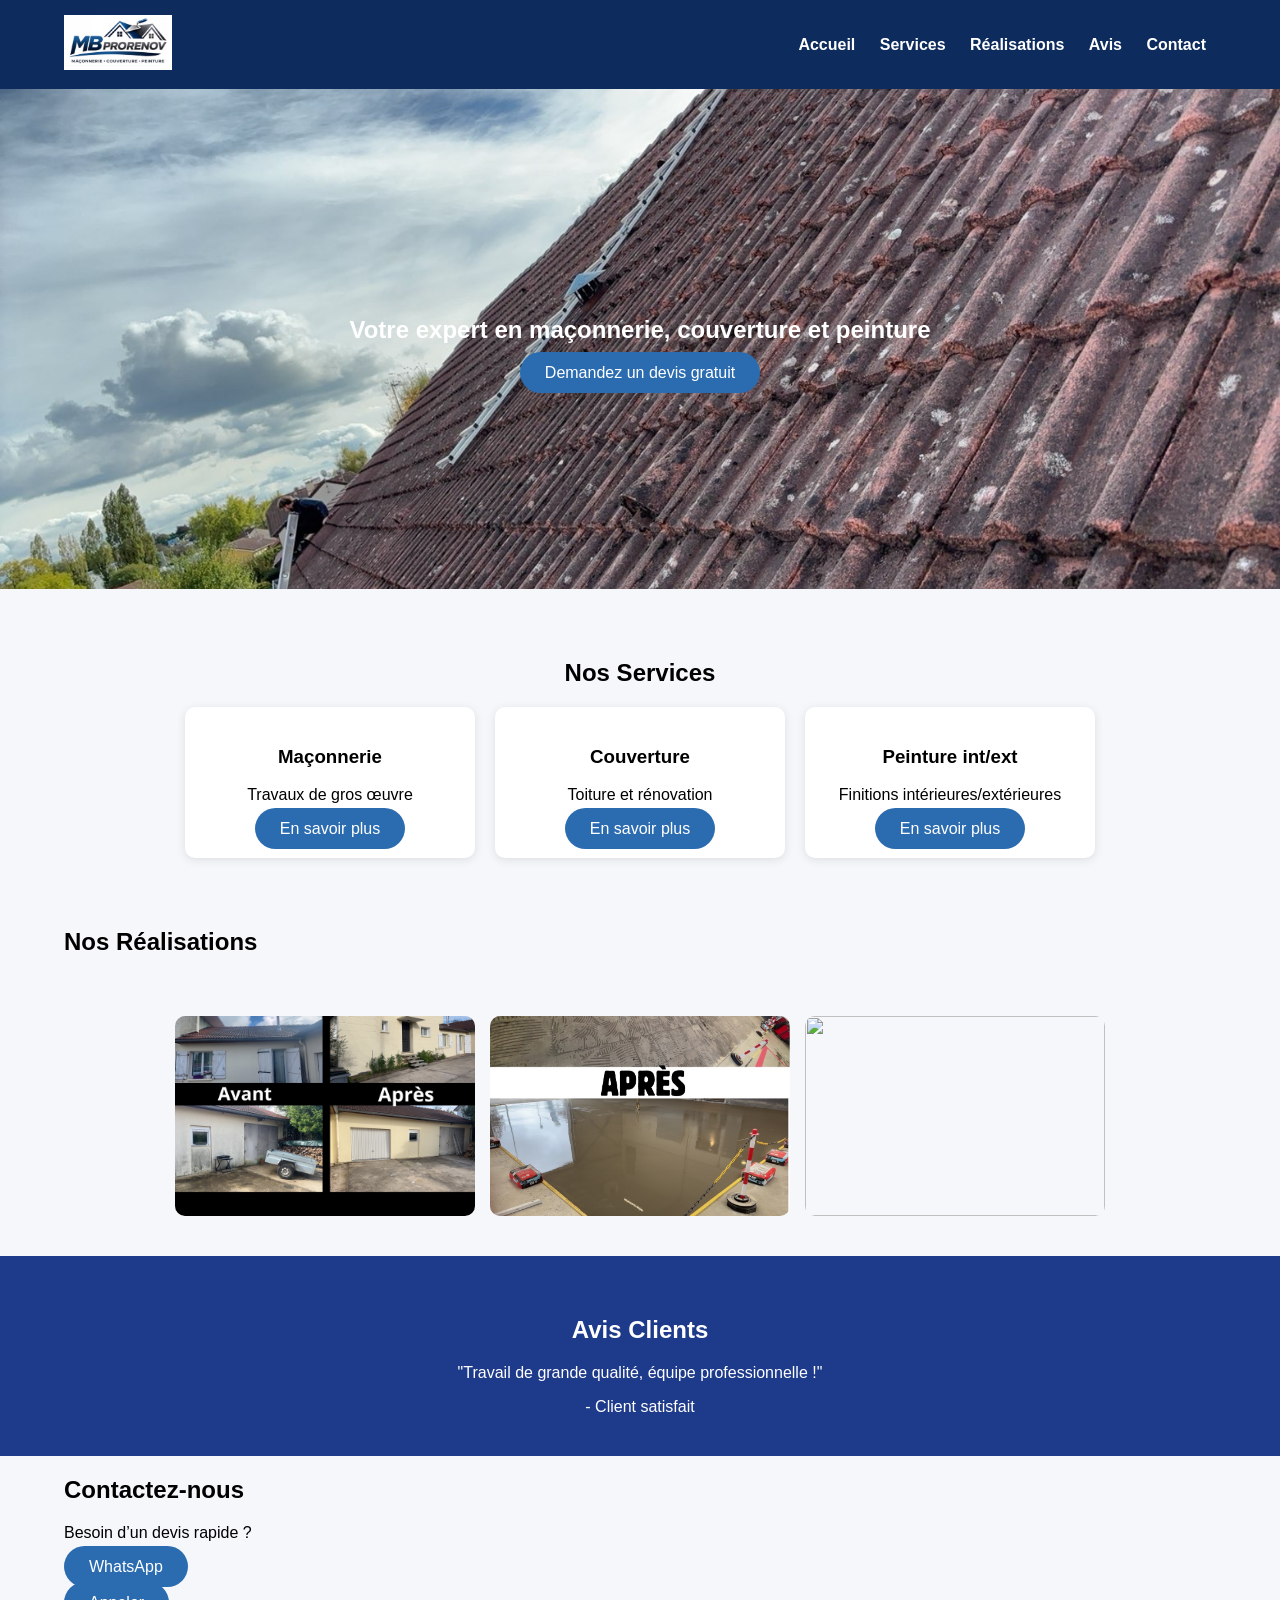
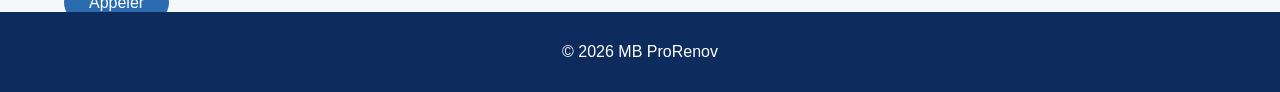
==== index.html @ e48e56ae "Update index.html" ====
<!DOCTYPE html>
<html lang="fr">
<head>
<meta charset="UTF-8">
<title>MB ProRenov</title>
<link rel="stylesheet" href="style.css">
</head>

<body>

<!-- HEADER -->
<header>
<div class="container nav">
<div class="brand">
 <img src="image/logo.JPG" alt="MB Pro Renov">
</div>
 <nav>
 <a href="#accueil">Accueil</a>
 <a href="#services">Services</a>
 <a href="#realisations">Réalisations</a>
 <a href="#avis">Avis</a>
 <a href="#contact">Contact</a>
 </nav>
 </div>
</header>

<!-- HERO -->
<section id="accueil" class="hero">
 <div class="container">
 <h2>Votre expert en maçonnerie, couverture et peinture</h2>
 <a href="#contact" class="btn">Demandez un devis gratuit</a>
 </div>
</section>

<!-- SERVICES -->
<section id="services" class="services container">
 <h2>Nos Services</h2>

 <div class="cards">
 <div class="card">
 <h3>Maçonnerie</h3>
 <p>Travaux de gros œuvre</p>
 <a href="maconnerie.html" class="btn">En savoir plus</a>
 </div>

 <div class="card">
 <h3>Couverture</h3>
 <p>Toiture et rénovation</p>
 <a href="couverture.html" class="btn">En savoir plus</a>
 </div>

 <div class="card">
 <h3>Peinture int/ext</h3>
 <p>Finitions intérieures/extérieures</p>
 <a href="peinture.html" class="btn">En savoir plus</a>
 </div>
 </div>
</section>

<!-- REALISATIONS -->
<section id="realisations" class="portfolio container">
 <h2>Nos Réalisations</h2>

 <div class="gallery">
 <img src="image/maconnerie2.JPG" alt="">
 <img src="image/maconnerie7.JPG" alt="">
 <img src="image/avant-après-toiture.JPG" alt="">
 </div>
</section>

<!-- AVIS -->
<section id="avis" class="reviews">
 <div class="container">
 <h2>Avis Clients</h2>
 <p>"Travail de grande qualité, équipe professionnelle !"</p>
 <span>- Client satisfait</span>
 </div>
</section>

<!-- CONTACT -->
<section id="contact" class="contact container">
 <h2>Contactez-nous</h2>
 <p>Besoin d’un devis rapide ? </p>

 <a href="https://wa.me/33612345678?text=Bonjour%20je%20souhaite%20un%20devis" class="btn whatsapp">
 WhatsApp
 </a>

 <br><br>

 <a href="tel:+33612345678" class="btn">
 Appeler
 </a>
</section>

<!-- FOOTER -->
<footer>
 <p>© 2026 MB ProRenov</p>
</footer>

</body>
</html>
---- style.css ----
body {
font-family: Arial, sans-serif;
margin: 0;
background: #f5f7fa;

/* FIX FOOTER */
min-height: 100vh;
display: flex;
flex-direction: column;
}

/* CONTAINER */
.container {
width: 90%;
margin: auto;
}

/* HEADER */
header {
background: #0d2b5c;
color: white;
padding: 15px 0;
}

.nav {
display: flex;
justify-content: space-between;
align-items: center;
}

nav a {
color: white;
margin: 0 10px;
text-decoration: none;
font-weight: bold;
}

/* HERO (BANNIÈRE) */
.hero {
background: url('image/toiture2.JPG') center/cover no-repeat;
color: white;

/* Amélioration responsive */
min-height: 500px;

display: flex;
align-items: center;
justify-content: center;
text-align: center;
}

.hero h1 {
font-size: 40px;
margin-bottom: 20px;
}

/* BOUTON */
.btn {
background: #2b6cb0;
color: white;
padding: 12px 25px;
border-radius: 25px;
text-decoration: none;
}

/* SERVICES */
.services {
text-align: center;
padding: 50px 0;
}

.cards {
display: flex;
gap: 20px;
justify-content: center;
flex-wrap: wrap;
}

.card {
background: white;
padding: 20px;
border-radius: 10px;
width: 250px;
box-shadow: 0 2px 10px rgba(0,0,0,0.1);
}

.card img {
width: 100%;
height: 200px;
object-fit: cover;
border-radius: 10px;
}

/* PORTFOLIO */
.gallery {
display: flex;
gap: 15px;
flex-wrap: wrap;
justify-content: center;
padding: 40px 0;
}

.gallery img {
width: 300px;
height: 200px;
object-fit: cover;
border-radius: 10px;
}

/* AVIS */
.reviews {
background: #1e3a8a;
color: white;
text-align: center;
padding: 40px 0;
}

/* FOOTER */
footer {
text-align: center;
padding: 15px;
background: #0d2b5c;
color: white;

/* FIX POSITION */
margin-top: auto;
}
/* LOGO */
.brand img {
height: 55px;
}
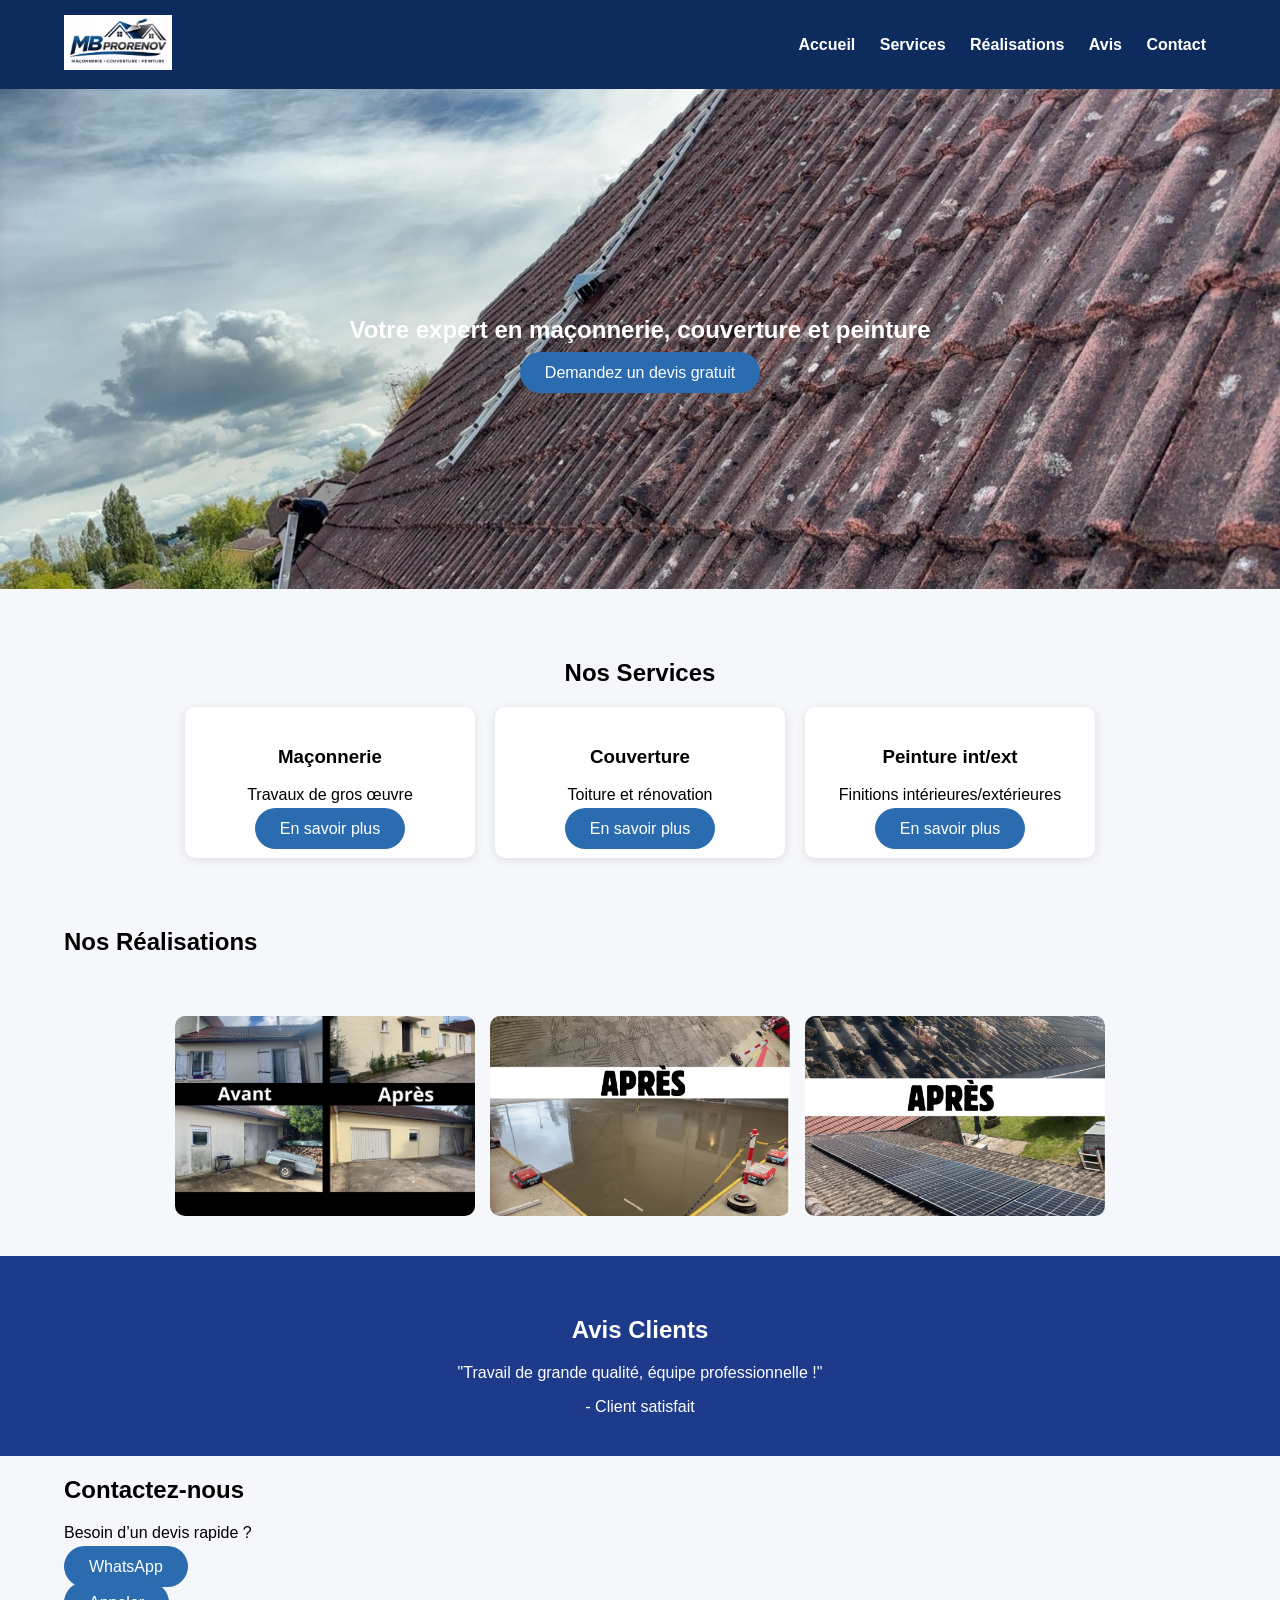
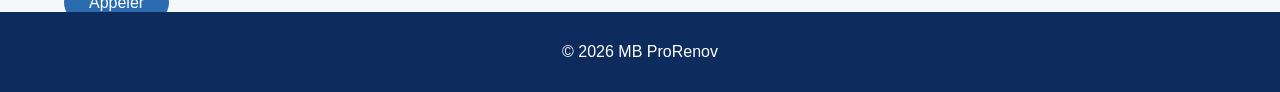
==== commit 640b7992: "Update index.html" ====
--- a/index.html
+++ b/index.html
@@ -64,7 +64,7 @@
  <div class="gallery">
  <img src="image/maconnerie2.JPG" alt="">
  <img src="image/maconnerie7.JPG" alt="">
- <img src="image/avant-après-toiture.JPG" alt="">
+ <img src="image/avant-apres-toiture.JPG" alt="">
  </div>
 </section>
 
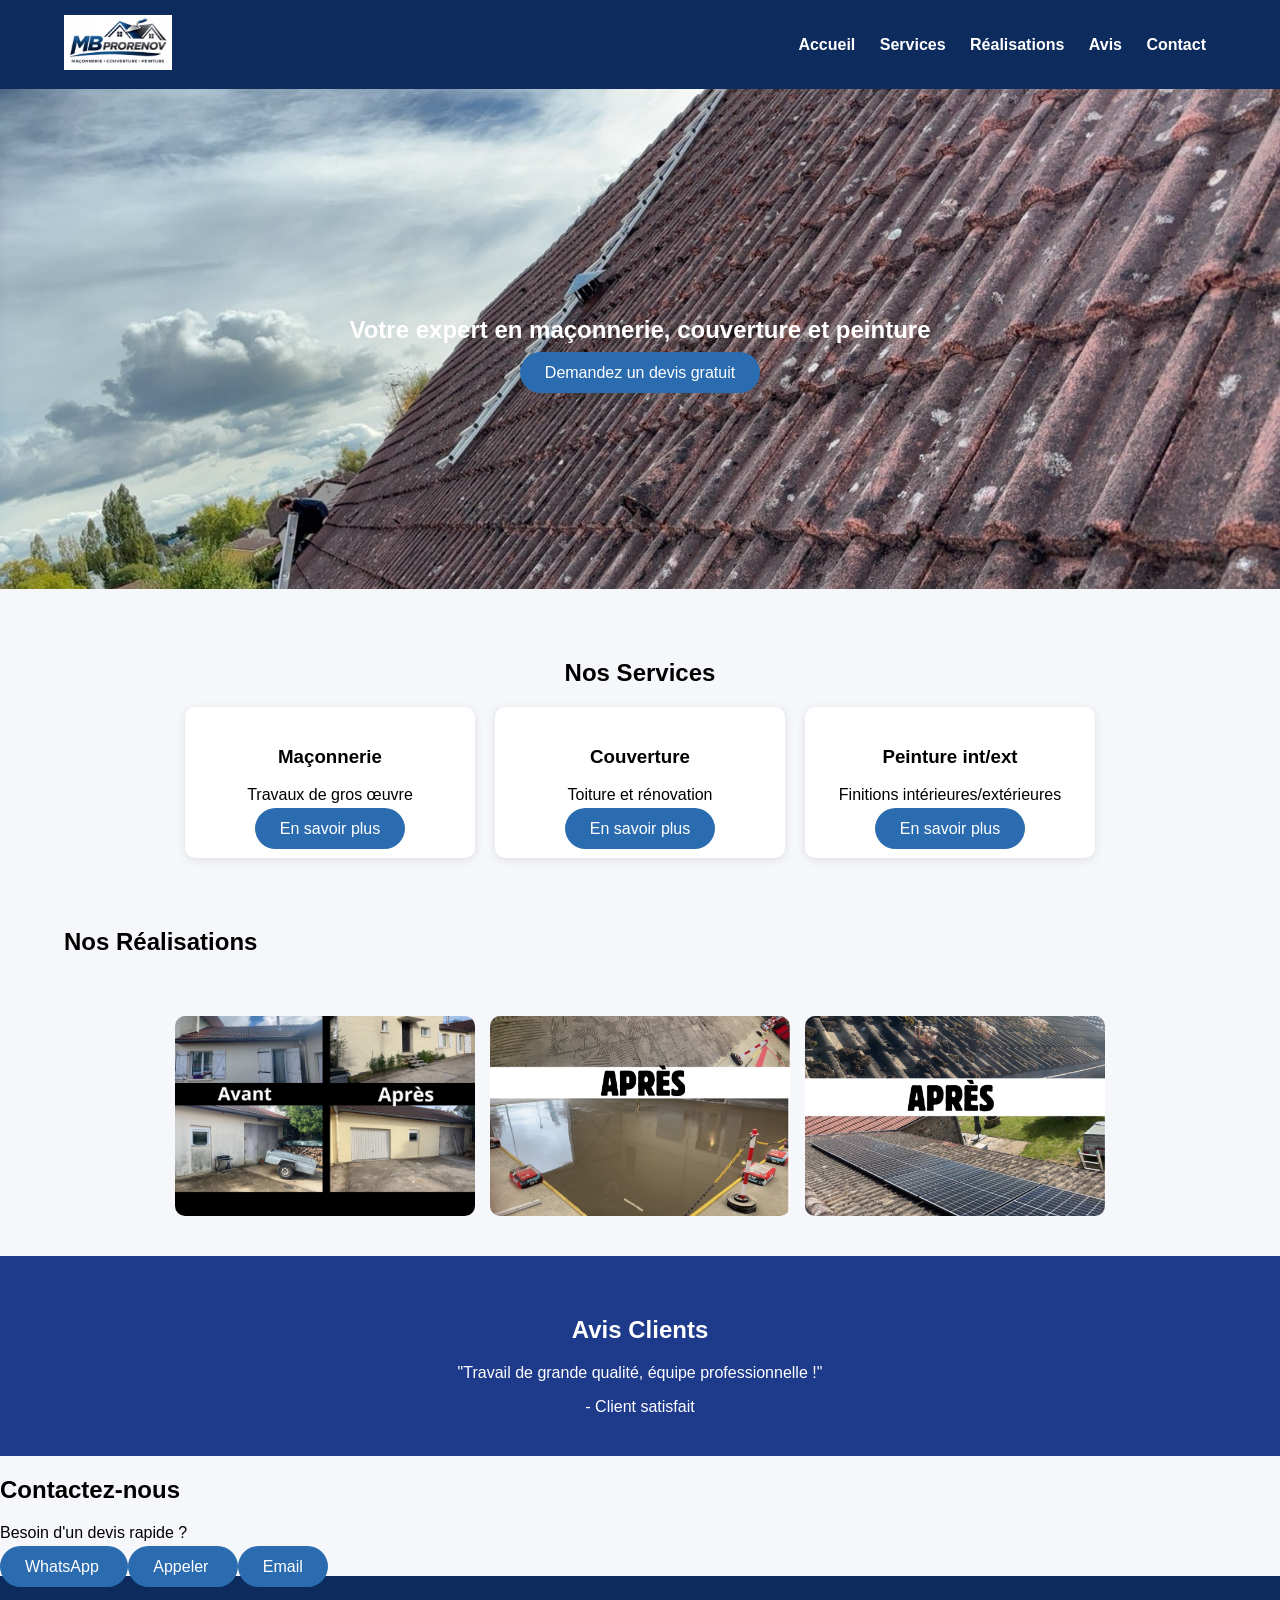
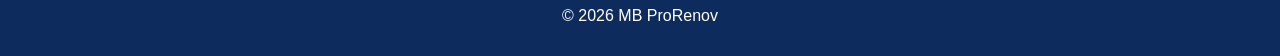
==== commit 75dfbe31: "Update index.html" ====
--- a/index.html
+++ b/index.html
@@ -78,20 +78,23 @@
 </section>
 
 <!-- CONTACT -->
-<section id="contact" class="contact container">
+<section id="contact" class="contact">
  <h2>Contactez-nous</h2>
- <p>Besoin d’un devis rapide ? </p>
+ <p>Besoin d'un devis rapide ?</p>
 
- <a href="https://wa.me/33612345678?text=Bonjour%20je%20souhaite%20un%20devis" class="btn whatsapp">
+ <div class="buttons">
+ <a href="https://wa.me/0784468119?text=Bonjour%20je%20souhaite%20un%20devis" class="btn">
  WhatsApp
  </a>
 
- <br><br>
-
- <a href="tel:+33612345678" class="btn">
+ <a href="tel:0784468119" class="btn">
  Appeler
  </a>
-</section>
+
+ <a href="mailto:mbprorenovv@gmail.com" class="btn">
+ Email
+ </a>
+ </div>
 
 <!-- FOOTER -->
 <footer>
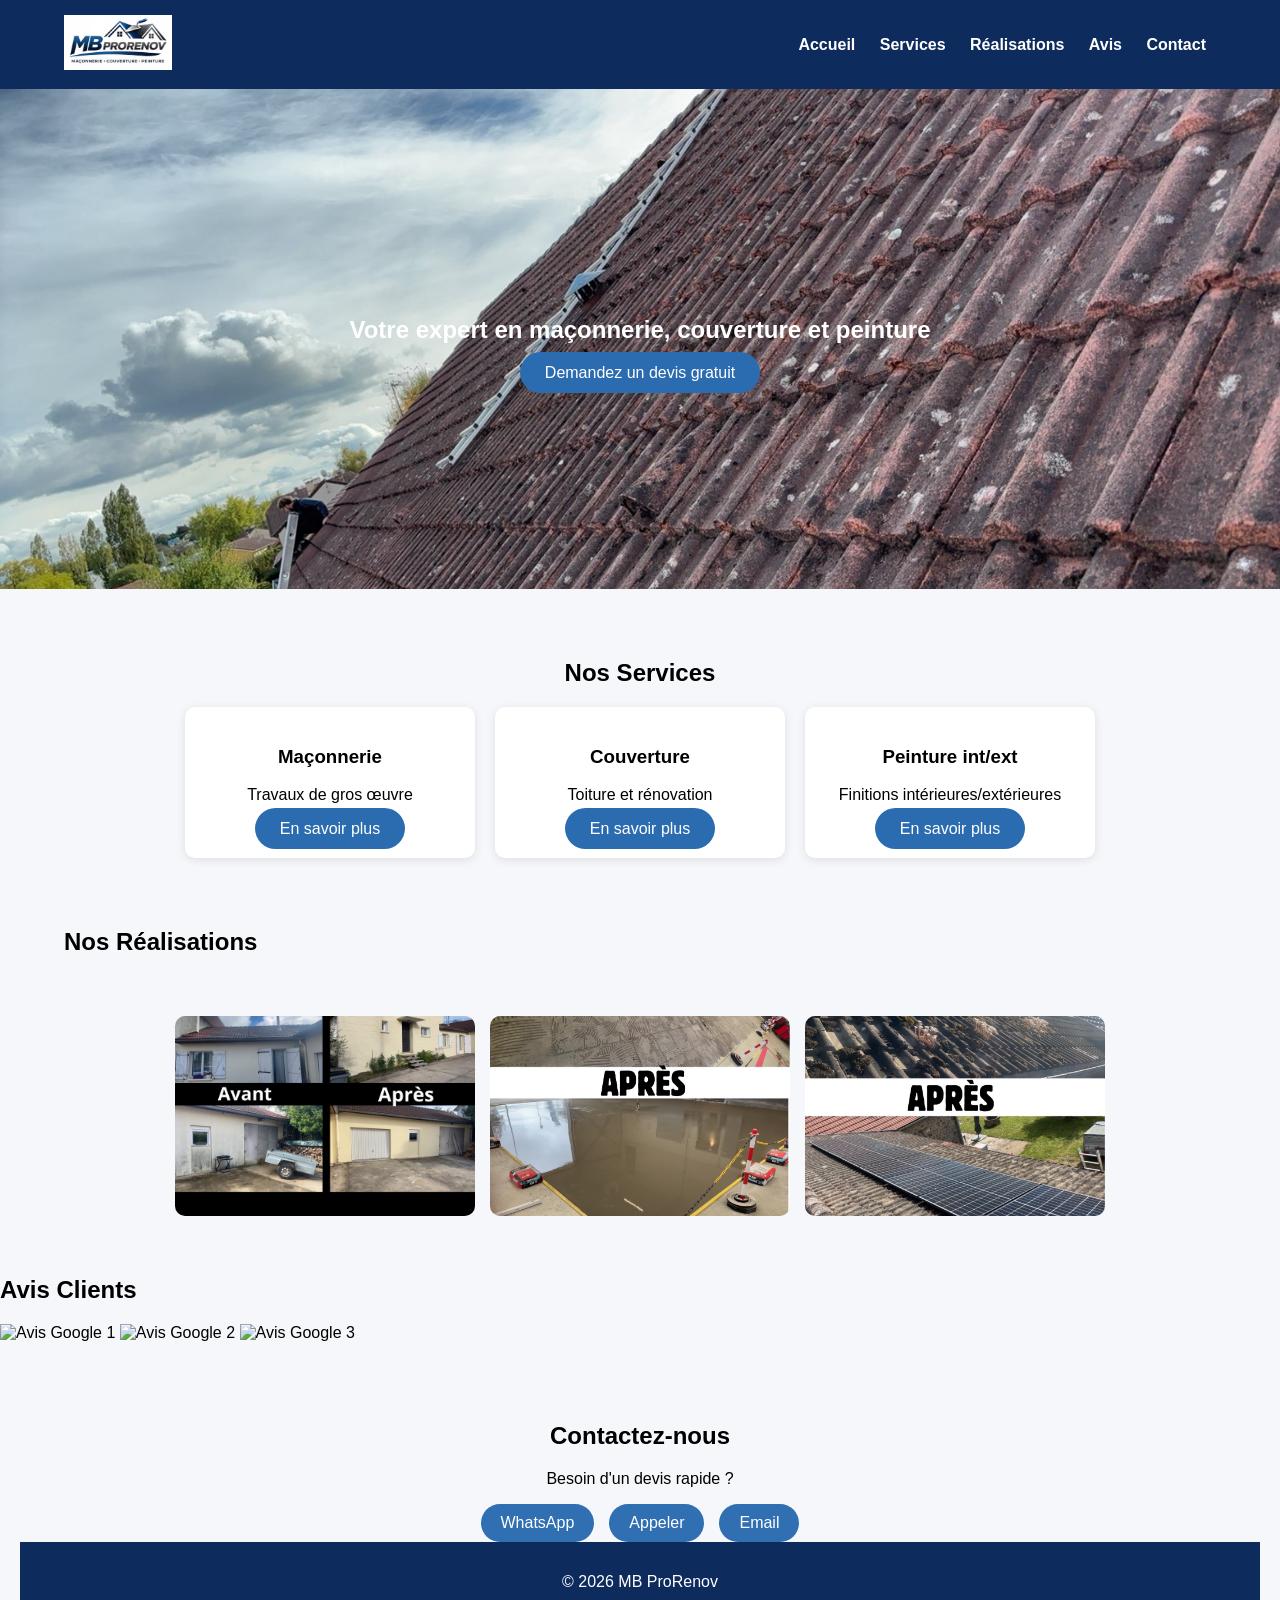
==== commit f487e9b8: "Update index.html" ====
--- a/index.html
+++ b/index.html
@@ -69,13 +69,16 @@
 </section>
 
 <!-- AVIS -->
-<section id="avis" class="reviews">
- <div class="container">
- <h2>Avis Clients</h2>
- <p>"Travail de grande qualité, équipe professionnelle !"</p>
- <span>- Client satisfait</span>
- </div>
+<section id="avis" class="avis">
+<h2>Avis Clients</h2>
+
+<div class="avis-images">
+<img src="image/avis1.jpg" alt="Avis Google 1">
+<img src="image/avis2.jpg" alt="Avis Google 2">
+<img src="image/avis3.jpg" alt="Avis Google 3">
+</div>
 </section>
+
 
 <!-- CONTACT -->
 <section id="contact" class="contact">
--- a/style.css
+++ b/style.css
@@ -129,3 +129,36 @@
 .brand img {
 height: 55px;
 }
+.contact {
+text-align: center;
+padding: 60px 20px;
+}
+
+.buttons {
+display: flex;
+justify-content: center;
+gap: 15px;
+flex-wrap: wrap;
+}
+.buttons a {
+display: inline-block;
+padding: 10px 20px;
+background: #2f6fb2;
+color: white;
+text-decoration: none;
+border-radius: 25px;
+white-space: nowrap;
+}
+
+/* Empêche les boutons de dépasser sur petit écran */
+@media (max-width: 600px) {
+.buttons {
+flex-direction: column;
+align-items: center;
+}
+
+.buttons a {
+width: 80%;
+text-align: center;
+}
+}
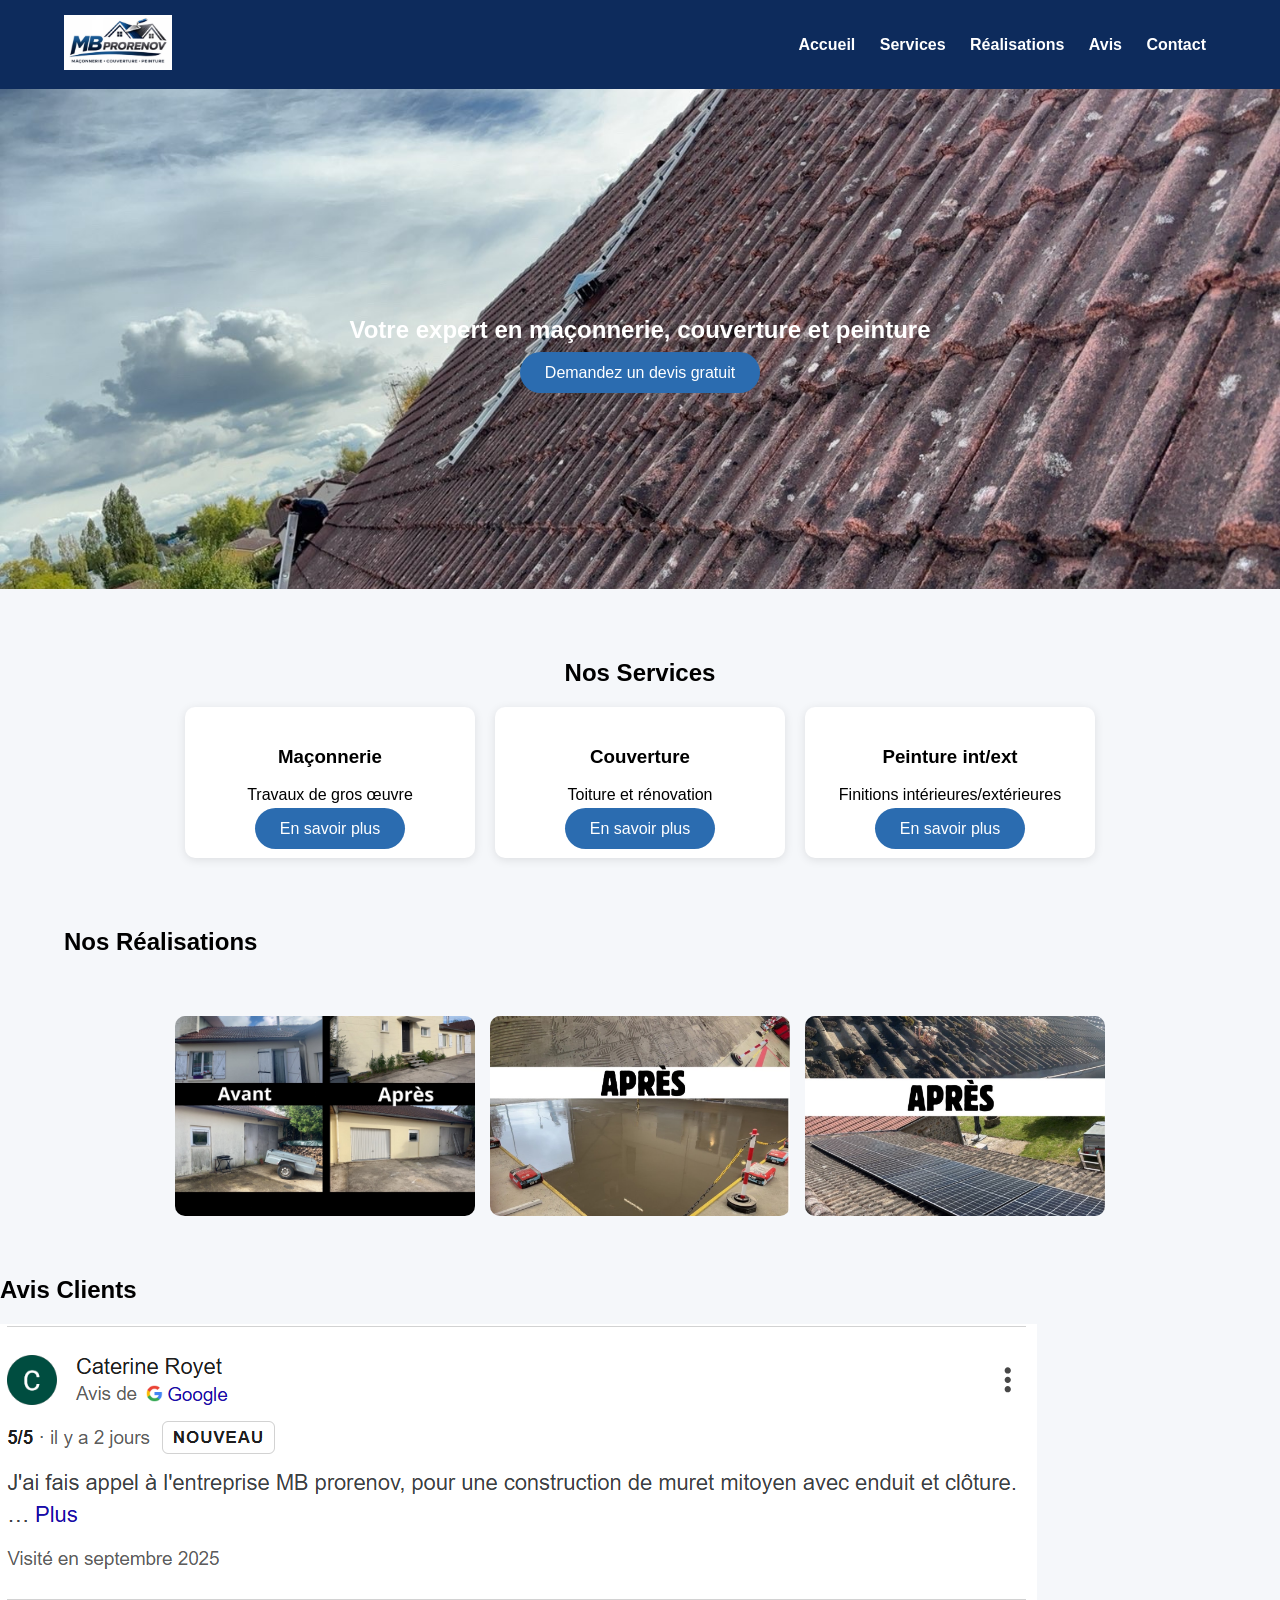
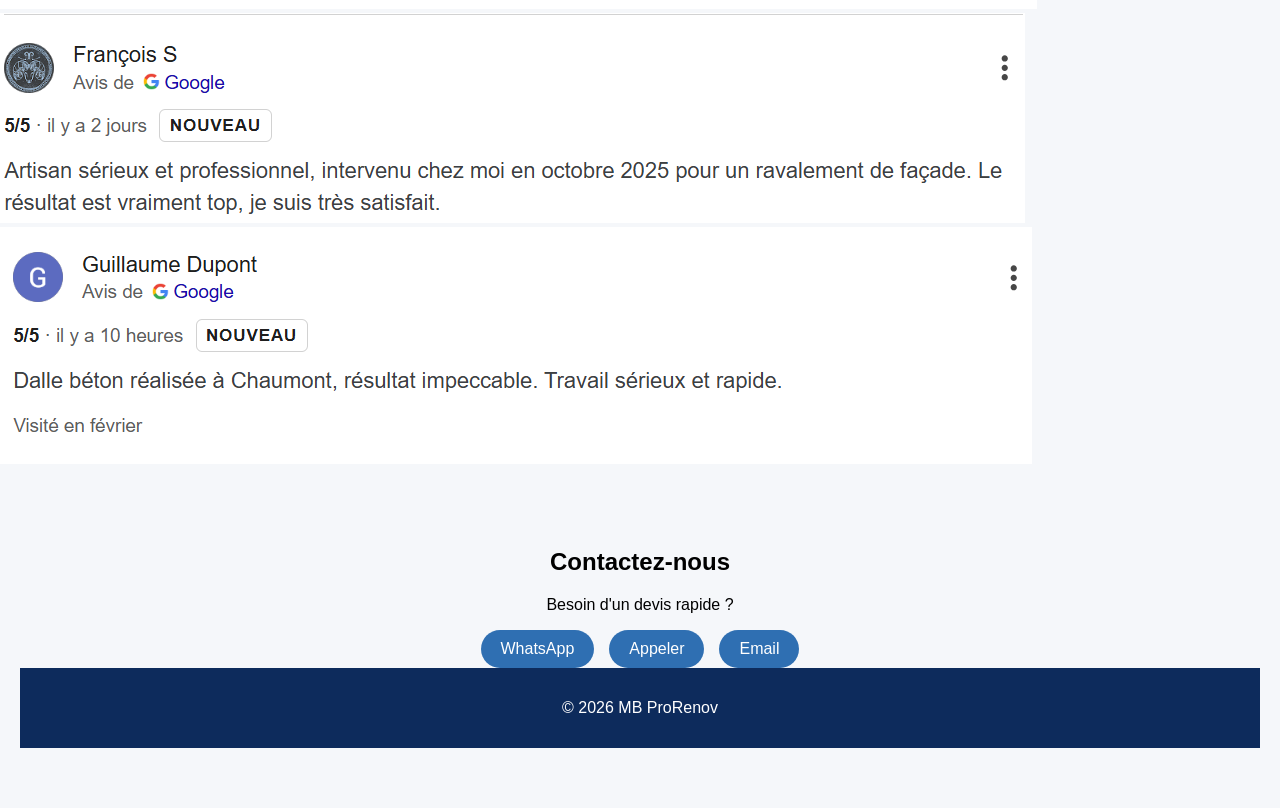
==== commit f9e419e9: "Update index.html" ====
--- a/index.html
+++ b/index.html
@@ -73,9 +73,9 @@
 <h2>Avis Clients</h2>
 
 <div class="avis-images">
-<img src="image/avis1.jpg" alt="Avis Google 1">
-<img src="image/avis2.jpg" alt="Avis Google 2">
-<img src="image/avis3.jpg" alt="Avis Google 3">
+<img src="image/avis1.png" alt="Avis Google 1">
+<img src="image/avis2.png" alt="Avis Google 2">
+<img src="image/avis3.png" alt="Avis Google 3">
 </div>
 </section>
 
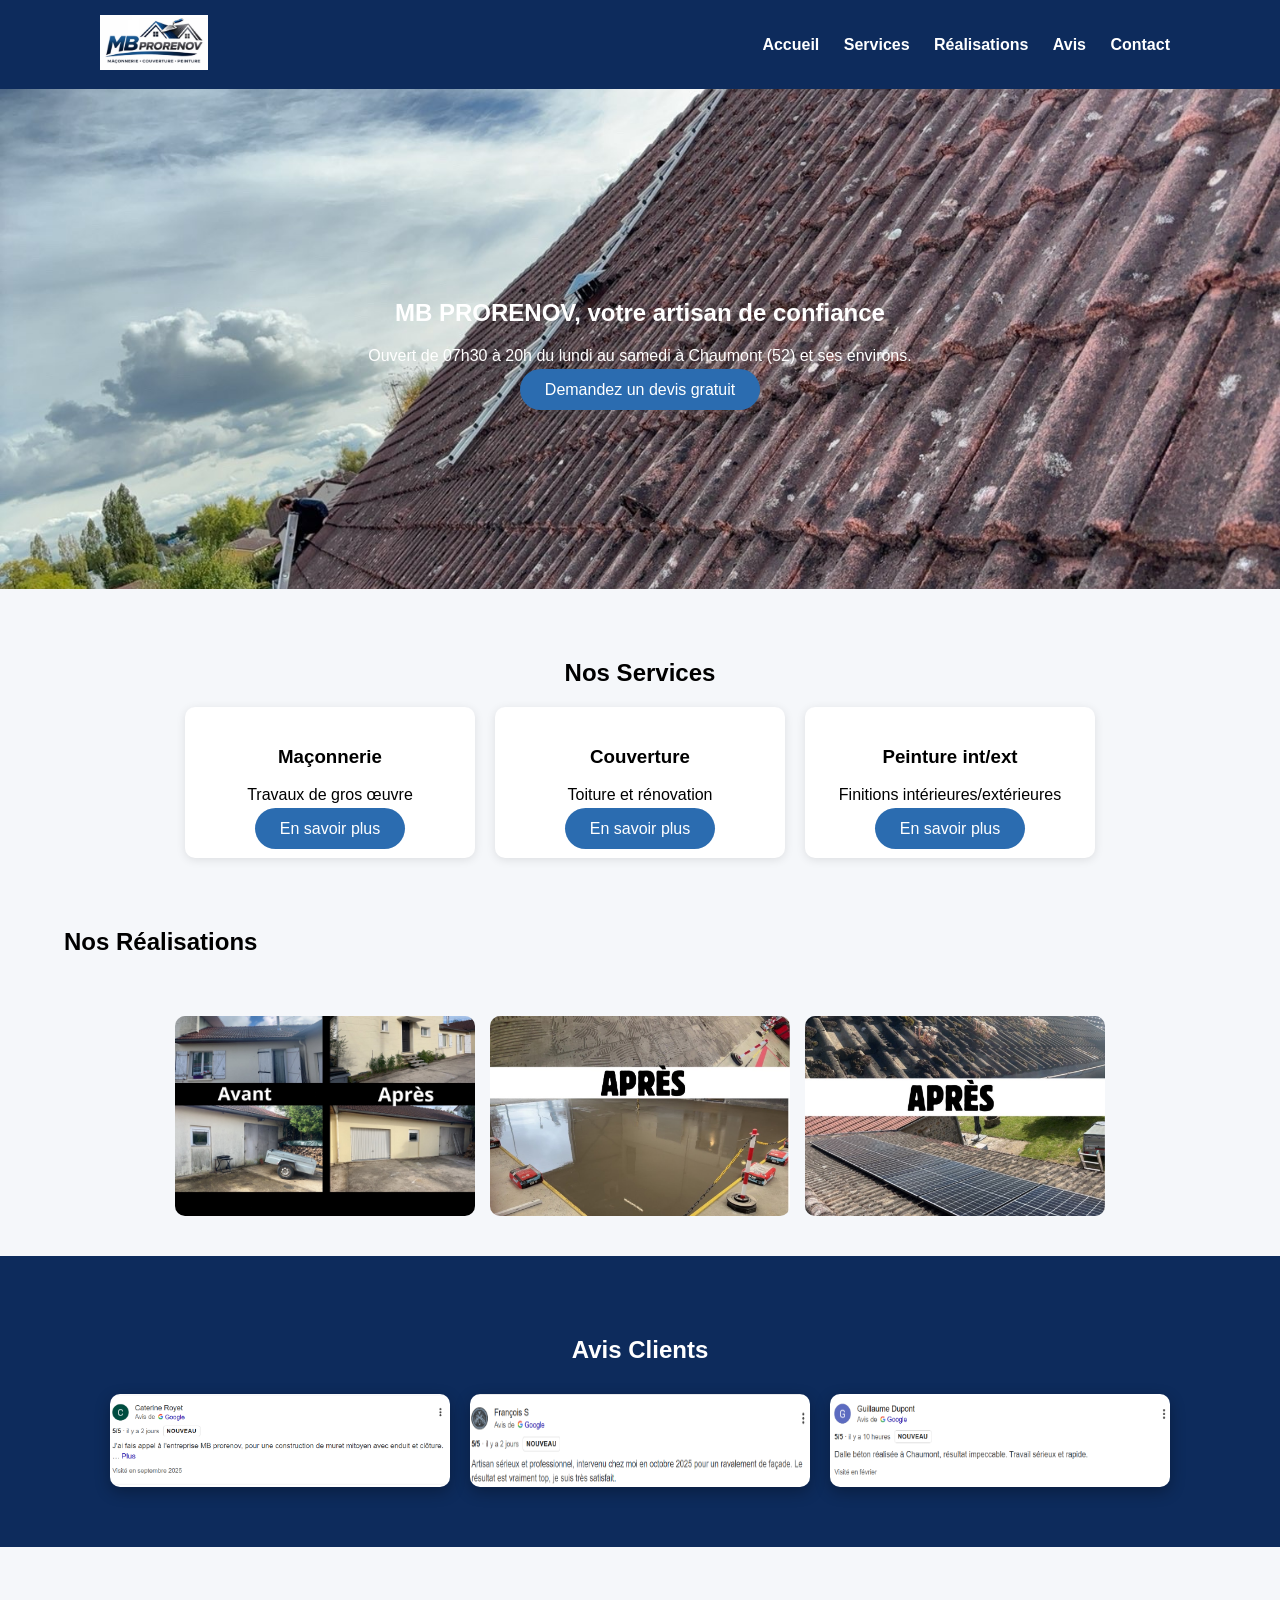
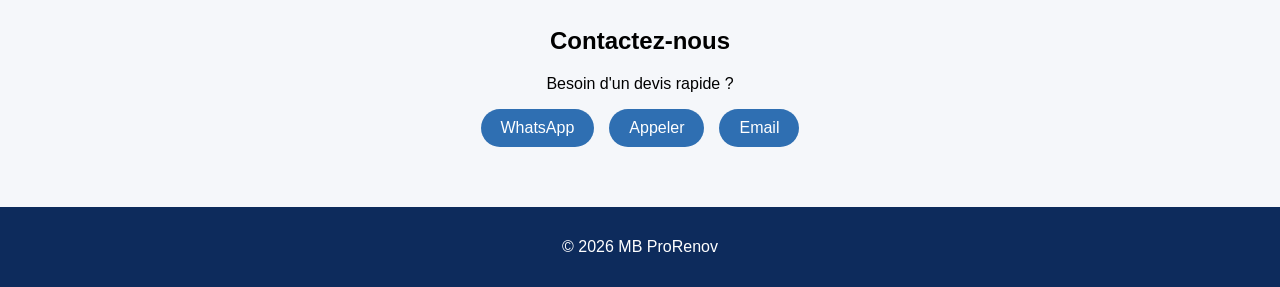
==== commit 42da556b: "Update index.html" ====
--- a/index.html
+++ b/index.html
@@ -12,60 +12,67 @@
 <header>
 <div class="container nav">
 <div class="brand">
- <img src="image/logo.JPG" alt="MB Pro Renov">
+<img src="image/logo.JPG" alt="MB Pro Renov">
 </div>
- <nav>
- <a href="#accueil">Accueil</a>
- <a href="#services">Services</a>
- <a href="#realisations">Réalisations</a>
- <a href="#avis">Avis</a>
- <a href="#contact">Contact</a>
- </nav>
- </div>
+<nav>
+<a href="#accueil">Accueil</a>
+<a href="#services">Services</a>
+<a href="#realisations">Réalisations</a>
+<a href="#avis">Avis</a>
+<a href="#contact">Contact</a>
+</nav>
+</div>
 </header>
 
 <!-- HERO -->
 <section id="accueil" class="hero">
- <div class="container">
- <h2>Votre expert en maçonnerie, couverture et peinture</h2>
- <a href="#contact" class="btn">Demandez un devis gratuit</a>
- </div>
+<div class="container">
+
+<h2>MB PRORENOV, votre artisan de confiance</h2>
+
+<p>
+Ouvert de 07h30 à 20h du lundi au samedi à Chaumont (52) et ses environs.
+</p>
+
+<a href="#contact" class="btn">Demandez un devis gratuit</a>
+
+</div>
 </section>
 
 <!-- SERVICES -->
 <section id="services" class="services container">
- <h2>Nos Services</h2>
+<h2>Nos Services</h2>
 
- <div class="cards">
- <div class="card">
- <h3>Maçonnerie</h3>
- <p>Travaux de gros œuvre</p>
- <a href="maconnerie.html" class="btn">En savoir plus</a>
- </div>
+<div class="cards">
+<div class="card">
+<h3>Maçonnerie</h3>
+<p>Travaux de gros œuvre</p>
+<a href="maconnerie.html" class="btn">En savoir plus</a>
+</div>
 
- <div class="card">
- <h3>Couverture</h3>
- <p>Toiture et rénovation</p>
- <a href="couverture.html" class="btn">En savoir plus</a>
- </div>
+<div class="card">
+<h3>Couverture</h3>
+<p>Toiture et rénovation</p>
+<a href="couverture.html" class="btn">En savoir plus</a>
+</div>
 
- <div class="card">
- <h3>Peinture int/ext</h3>
- <p>Finitions intérieures/extérieures</p>
- <a href="peinture.html" class="btn">En savoir plus</a>
- </div>
- </div>
+<div class="card">
+<h3>Peinture int/ext</h3>
+<p>Finitions intérieures/extérieures</p>
+<a href="peinture.html" class="btn">En savoir plus</a>
+</div>
+</div>
 </section>
 
 <!-- REALISATIONS -->
 <section id="realisations" class="portfolio container">
- <h2>Nos Réalisations</h2>
+<h2>Nos Réalisations</h2>
 
- <div class="gallery">
- <img src="image/maconnerie2.JPG" alt="">
- <img src="image/maconnerie7.JPG" alt="">
- <img src="image/avant-apres-toiture.JPG" alt="">
- </div>
+<div class="gallery">
+<img src="image/maconnerie2.JPG" alt="">
+<img src="image/maconnerie7.JPG" alt="">
+<img src="image/avant-apres-toiture.JPG" alt="">
+</div>
 </section>
 
 <!-- AVIS -->
@@ -79,29 +86,30 @@
 </div>
 </section>
 
-
 <!-- CONTACT -->
 <section id="contact" class="contact">
- <h2>Contactez-nous</h2>
- <p>Besoin d'un devis rapide ?</p>
+<h2>Contactez-nous</h2>
+<p>Besoin d'un devis rapide ?</p>
 
- <div class="buttons">
- <a href="https://wa.me/0784468119?text=Bonjour%20je%20souhaite%20un%20devis" class="btn">
- WhatsApp
- </a>
+<div class="buttons">
+<a href="https://wa.me/0784468119?text=Bonjour%20je%20souhaite%20un%20devis" class="btn">
+WhatsApp
+</a>
 
- <a href="tel:0784468119" class="btn">
- Appeler
- </a>
+<a href="tel:0784468119" class="btn">
+Appeler
+</a>
 
- <a href="mailto:mbprorenovv@gmail.com" class="btn">
- Email
- </a>
- </div>
+<a href="mailto:mbprorenovv@gmail.com" class="btn">
+Email
+</a>
+</div>
+
+</section>
 
 <!-- FOOTER -->
 <footer>
- <p>© 2026 MB ProRenov</p>
+<p>© 2026 MB ProRenov</p>
 </footer>
 
 </body>
--- a/style.css
+++ b/style.css
@@ -1,9 +1,9 @@
+/* GLOBAL */
 body {
 font-family: Arial, sans-serif;
 margin: 0;
 background: #f5f7fa;
 
-/* FIX FOOTER */
 min-height: 100vh;
 display: flex;
 flex-direction: column;
@@ -17,9 +17,9 @@
 
 /* HEADER */
 header {
-background: #0d2b5c;
-color: white;
-padding: 15px 0;
+background-color: #0d2b5c;
+color: white;
+padding: 15px 40px;
 }
 
 .nav {
@@ -35,12 +35,19 @@
 font-weight: bold;
 }
 
-/* HERO (BANNIÈRE) */
+nav a:hover {
+text-decoration: underline;
+}
+
+/* LOGO */
+.brand img {
+height: 55px;
+}
+
+/* HERO */
 .hero {
 background: url('image/toiture2.JPG') center/cover no-repeat;
 color: white;
-
-/* Amélioration responsive */
 min-height: 500px;
 
 display: flex;
@@ -63,7 +70,7 @@
 text-decoration: none;
 }
 
-/* SERVICES */
+/* SERVICES (ACCUEIL) */
 .services {
 text-align: center;
 padding: 50px 0;
@@ -91,7 +98,22 @@
 border-radius: 10px;
 }
 
-/* PORTFOLIO */
+/* SERVICES EN COLONNES (PEINTURE) */
+.services-grid {
+display: grid;
+grid-template-columns: repeat(2, 1fr);
+gap: 15px;
+margin-top: 20px;
+}
+
+.services-grid div {
+background: #f1f5f9;
+padding: 12px;
+border-radius: 10px;
+text-align: center;
+}
+
+/* GALERIE */
 .gallery {
 display: flex;
 gap: 15px;
@@ -108,11 +130,47 @@
 }
 
 /* AVIS */
-.reviews {
-background: #1e3a8a;
-color: white;
-text-align: center;
-padding: 40px 0;
+.avis {
+text-align: center;
+padding: 60px 20px;
+background: #0d2b5c;
+color: white;
+}
+
+.avis-images {
+display: flex;
+justify-content: center;
+gap: 20px;
+flex-wrap: wrap;
+margin-top: 30px;
+}
+
+.avis-images img {
+width: 340px;
+max-width: 100%;
+border-radius: 10px;
+box-shadow: 0 5px 15px rgba(0,0,0,0.3);
+}
+
+/* CONTACT */
+.contact {
+text-align: center;
+padding: 60px 20px;
+}
+
+.buttons {
+display: flex;
+justify-content: center;
+gap: 15px;
+flex-wrap: wrap;
+}
+
+.buttons a {
+padding: 10px 20px;
+background: #2f6fb2;
+color: white;
+text-decoration: none;
+border-radius: 25px;
 }
 
 /* FOOTER */
@@ -121,37 +179,17 @@
 padding: 15px;
 background: #0d2b5c;
 color: white;
-
-/* FIX POSITION */
 margin-top: auto;
 }
-/* LOGO */
-.brand img {
-height: 55px;
-}
-.contact {
-text-align: center;
-padding: 60px 20px;
-}
-
-.buttons {
-display: flex;
-justify-content: center;
-gap: 15px;
-flex-wrap: wrap;
-}
-.buttons a {
-display: inline-block;
-padding: 10px 20px;
-background: #2f6fb2;
-color: white;
-text-decoration: none;
-border-radius: 25px;
-white-space: nowrap;
-}
-
-/* Empêche les boutons de dépasser sur petit écran */
+
+/* RESPONSIVE */
 @media (max-width: 600px) {
+
+.nav {
+flex-direction: column;
+gap: 10px;
+}
+
 .buttons {
 flex-direction: column;
 align-items: center;
@@ -161,4 +199,8 @@
 width: 80%;
 text-align: center;
 }
-}
+
+.services-grid {
+grid-template-columns: 1fr;
+}
+}
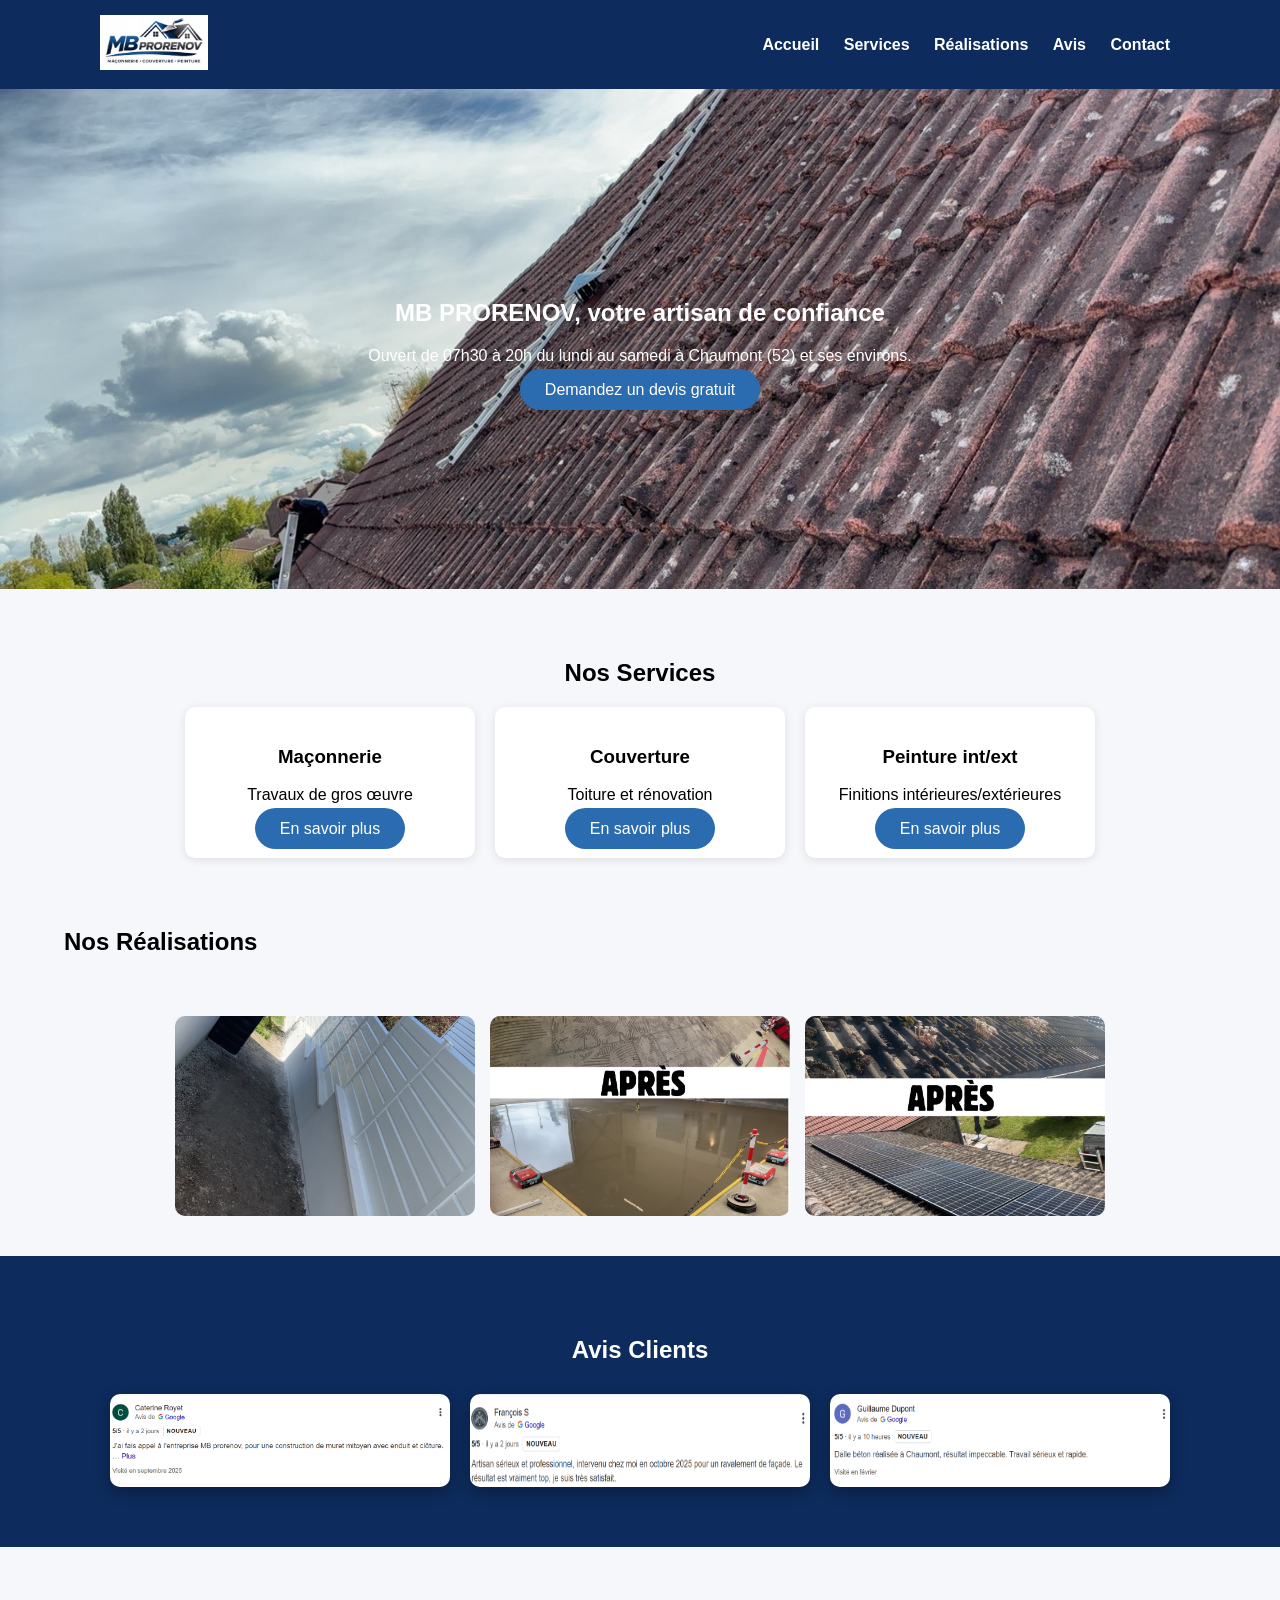
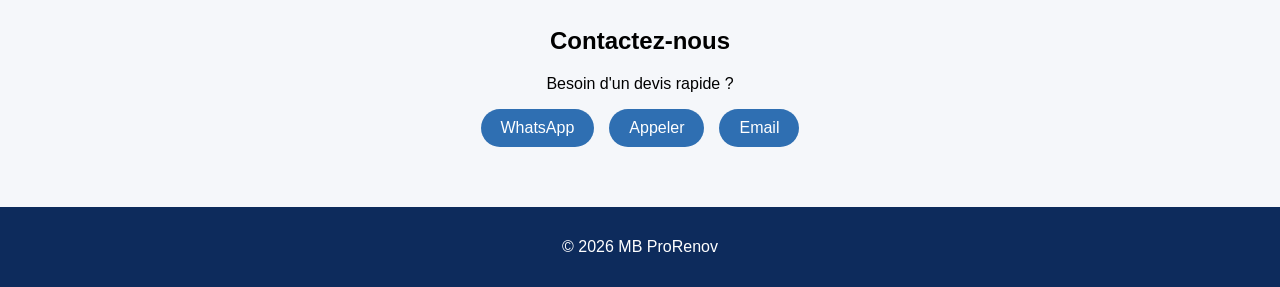
==== commit 9041cbd0: "Update index.html" ====
--- a/index.html
+++ b/index.html
@@ -69,7 +69,7 @@
 <h2>Nos Réalisations</h2>
 
 <div class="gallery">
-<img src="image/maconnerie2.JPG" alt="">
+<img src="image/muret.JPG" alt="">
 <img src="image/maconnerie7.JPG" alt="">
 <img src="image/avant-apres-toiture.JPG" alt="">
 </div>
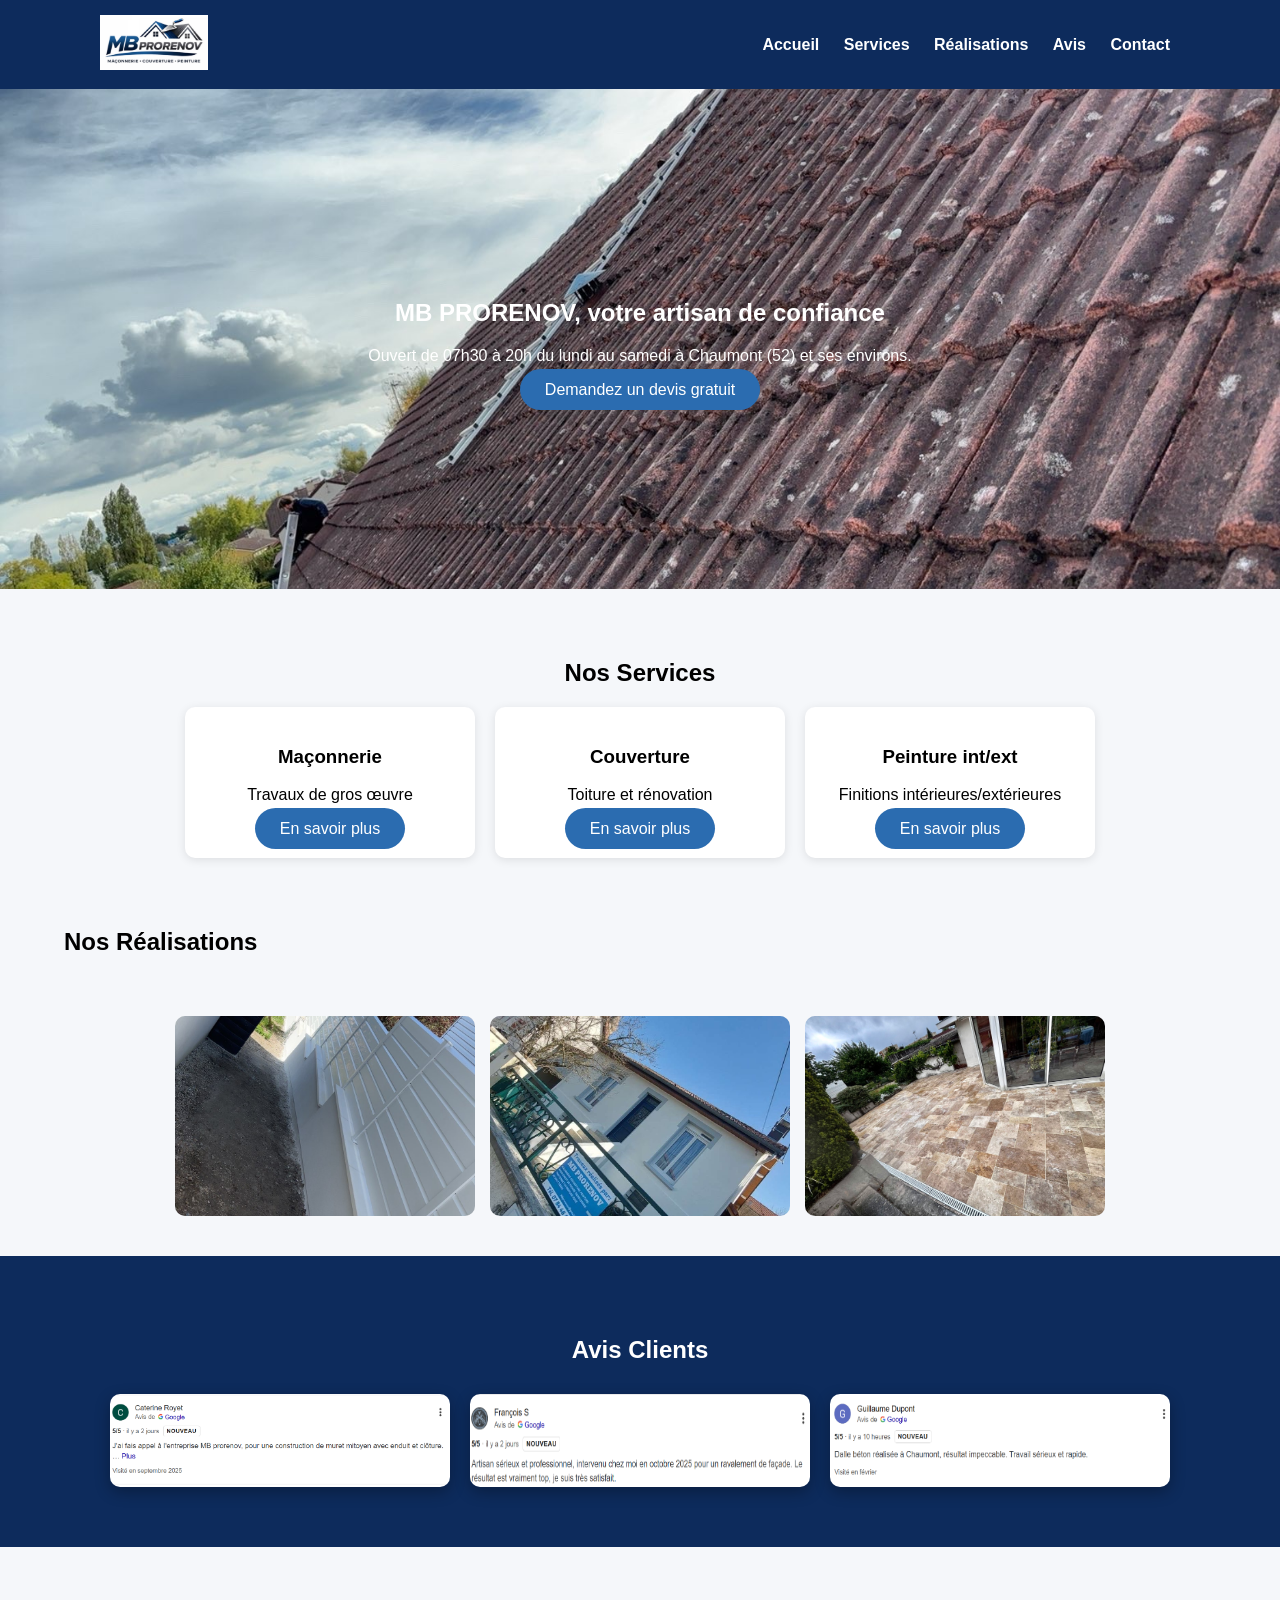
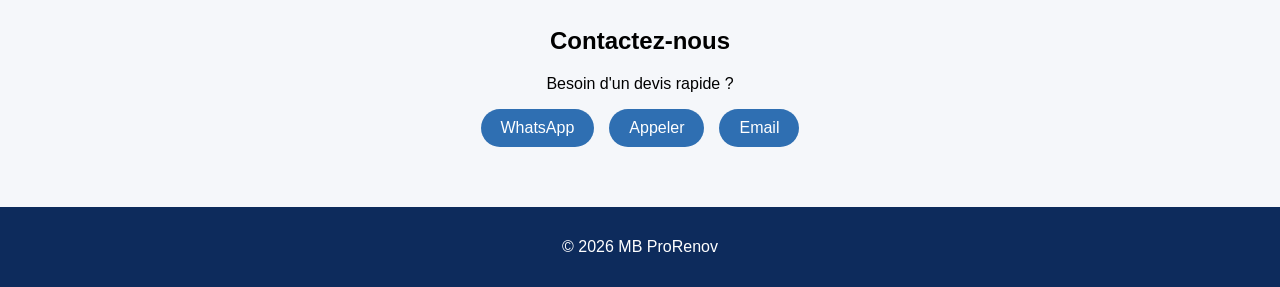
==== commit ce38457f: "Update index.html" ====
--- a/index.html
+++ b/index.html
@@ -70,8 +70,8 @@
 
 <div class="gallery">
 <img src="image/muret.JPG" alt="">
-<img src="image/maconnerie7.JPG" alt="">
-<img src="image/avant-apres-toiture.JPG" alt="">
+<img src="image/facade.panneau.JPG" alt="">
+<img src="image/terasse.JPG" alt="">
 </div>
 </section>
 
